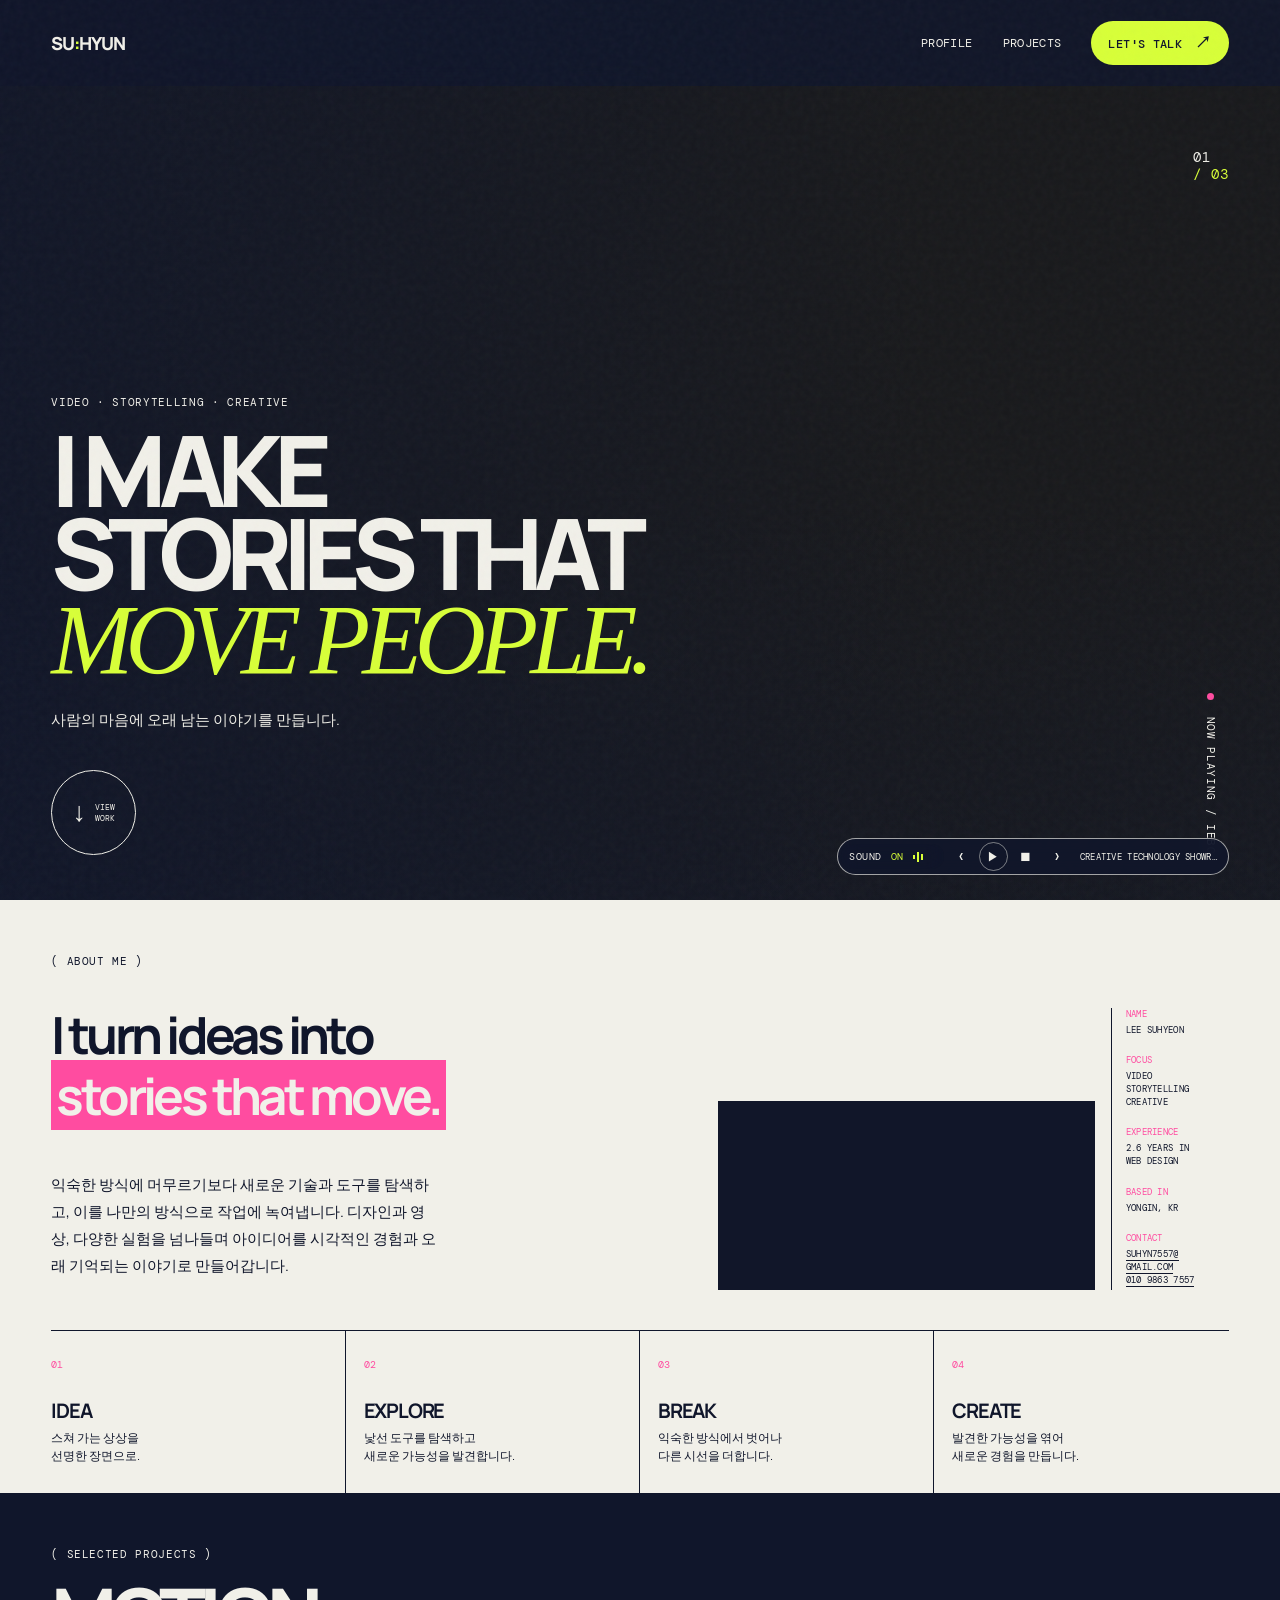
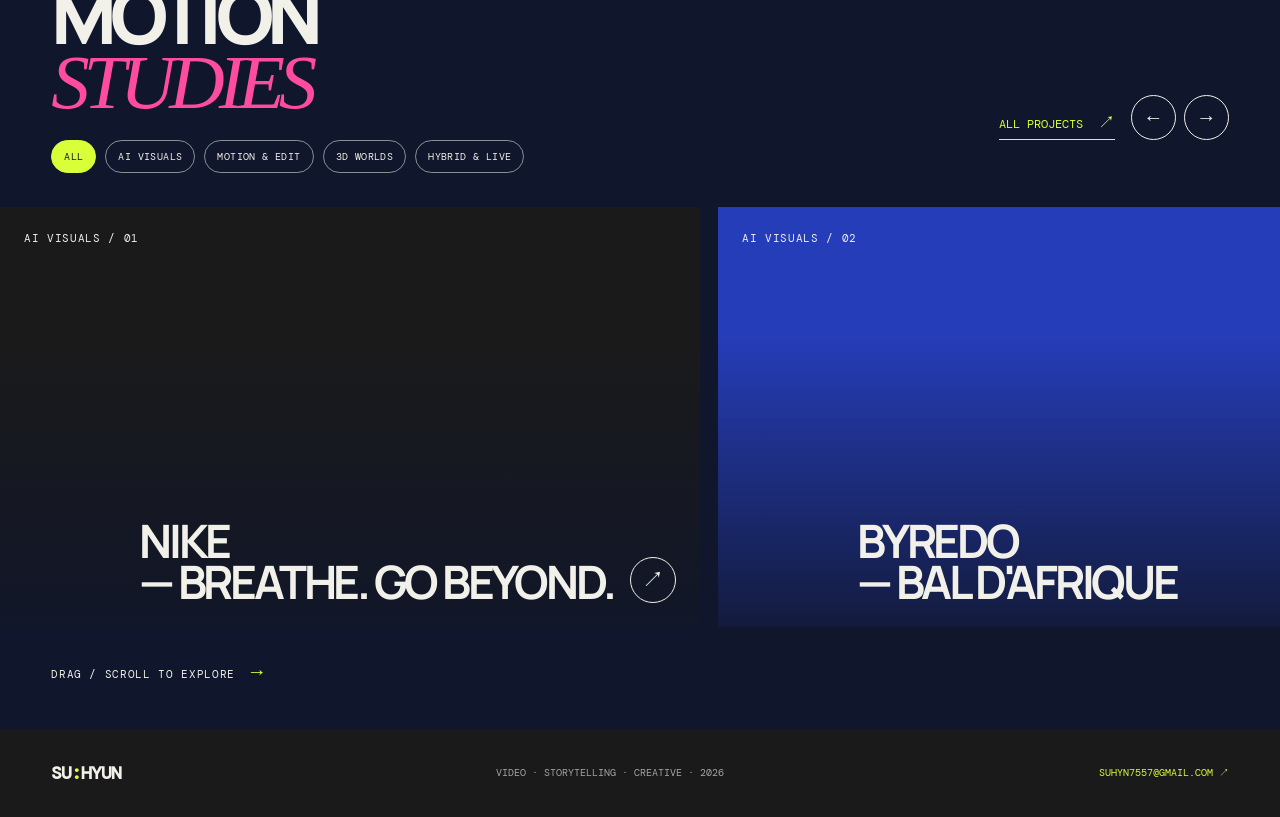
==== index.html @ 11c56d55 "Add files via upload" ====
<!doctype html>
<html lang="ko">
  <head>
    <meta charset="UTF-8" />
    <meta name="viewport" content="width=device-width, initial-scale=1.0" />
    <meta name="theme-color" content="#10162b" />
    <title>SUHYUN — AI Visual Artist</title>
    <link rel="preconnect" href="https://fonts.googleapis.com" />
    <link rel="preconnect" href="https://fonts.gstatic.com" crossorigin />
    <link href="https://fonts.googleapis.com/css2?family=DM+Mono:wght@400;500&family=Manrope:wght@400;500;600;700;800&display=swap" rel="stylesheet" />
    <link rel="stylesheet" href="styles.css" />
  </head>
  <body>
    <div class="noise" aria-hidden="true"></div>
    <header class="site-header">
      <a class="brand" href="#top" aria-label="SUHYUN 홈">SU<span>:</span>HYUN</a>
      <button class="menu-toggle" type="button" aria-label="메뉴 열기" aria-expanded="false"><i></i><i></i></button>
      <nav class="nav" aria-label="주 메뉴">
        <a href="#about">PROFILE</a>
        <a href="#projects">PROJECTS</a>
        <a class="nav-contact" href="#contact" data-open-contact>LET'S TALK <b>↗</b></a>
      </nav>
    </header>

    <main id="top">
      <section class="hero" aria-labelledby="hero-title">
        <div class="hero-video-wrap">
          <video class="hero-video" autoplay muted loop playsinline preload="metadata">
            <source src="assets/IEBC_수현최종.mp4" type="video/mp4" />
          </video>
          <div class="video-overlay"></div>
          <p class="video-label"><span></span> NOW PLAYING / IEBC</p>
        </div>
        <div class="hero-copy">
          <p class="eyebrow">VIDEO · STORYTELLING · CREATIVE</p>
          <h1 id="hero-title">I MAKE<br />STORIES THAT<br /><em>MOVE PEOPLE.</em></h1>
          <p class="hero-description">사람의 마음에 오래 남는 이야기를 만듭니다.</p>
          <a class="round-link" href="#projects" aria-label="프로젝트 보러가기">↓<span>VIEW<br />WORK</span></a>
        </div>
        <p class="hero-index">01<br /><span>/ 03</span></p>
      </section>

      <section class="manifesto" id="about" aria-labelledby="about-title">
        <div class="section-label">( ABOUT ME )</div>
        <div class="manifesto-grid">
          <div>
            <p class="intro">I turn ideas into<br /><mark>stories that move.</mark></p>
            <p class="body-copy">익숙한 방식에 머무르기보다 새로운 기술과 도구를 탐색하고, 이를 나만의 방식으로 작업에 녹여냅니다. 디자인과 영상, 다양한 실험을 넘나들며 아이디어를 시각적인 경험과 오래 기억되는 이야기로 만들어갑니다.</p>
          </div>
          <div class="profile-media">
            <video class="profile-video" autoplay muted loop playsinline preload="metadata">
              <source src="assets/magic-profile.mp4" type="video/mp4" />
            </video>
            <dl class="profile-info">
              <div><dt>NAME</dt><dd>LEE SUHYEON</dd></div>
              <div><dt>FOCUS</dt><dd>VIDEO<br />STORYTELLING<br />CREATIVE</dd></div>
              <div><dt>EXPERIENCE</dt><dd>2.6 YEARS IN<br />WEB DESIGN</dd></div>
              <div><dt>BASED IN</dt><dd>YONGIN, KR</dd></div>
              <div><dt>CONTACT</dt><dd><a href="mailto:suhyn7557@gmail.com">SUHYN7557@<br />GMAIL.COM</a><br /><a href="tel:+821098637557">010 9863 7557</a></dd></div>
            </dl>
          </div>
        </div>
        <div class="keywords" aria-label="작업 키워드">
          <article><b>01</b><h2>IDEA</h2><p>스쳐 가는 상상을<br />선명한 장면으로.</p></article>
          <article><b>02</b><h2>EXPLORE</h2><p>낯선 도구를 탐색하고<br />새로운 가능성을 발견합니다.</p></article>
          <article><b>03</b><h2>BREAK</h2><p>익숙한 방식에서 벗어나<br />다른 시선을 더합니다.</p></article>
          <article><b>04</b><h2>CREATE</h2><p>발견한 가능성을 엮어<br />새로운 경험을 만듭니다.</p></article>
        </div>
      </section>

      <section class="projects" id="projects" aria-labelledby="projects-title">
        <div class="projects-head">
          <div class="section-label">( SELECTED PROJECTS )</div>
          <h2 id="projects-title">MOTION<br /><em>STUDIES</em></h2>
          <a href="projects.html" class="text-link">ALL PROJECTS <span>↗</span></a>
          <div class="rail-controls" aria-label="프로젝트 슬라이드 제어">
            <button class="rail-control" type="button" data-direction="previous" aria-label="이전 프로젝트">←</button>
            <button class="rail-control" type="button" data-direction="next" aria-label="다음 프로젝트">→</button>
          </div>
        </div>
        <div class="project-tabs" role="tablist" aria-label="프로젝트 분류">
          <button class="is-active" type="button" role="tab" data-filter="all">ALL</button><button type="button" role="tab" data-filter="ai">AI VISUALS</button><button type="button" role="tab" data-filter="motion">MOTION &amp; EDIT</button><button type="button" role="tab" data-filter="3d">3D WORLDS</button><button type="button" role="tab" data-filter="hybrid">HYBRID &amp; LIVE</button>
        </div>
        <div class="project-rail" aria-label="프로젝트 슬라이드">
          <a class="project-card lime-card" data-category="ai" href="projects.html#nike"><video autoplay muted loop playsinline preload="metadata"><source src="assets/NIKE FILM (개인작품).mp4" type="video/mp4" /></video><div class="card-shade"></div><p>AI VISUALS / 01</p><h3>NIKE<br />— BREATHE. GO BEYOND.</h3><span class="arrow">↗</span></a>
          <a class="project-card navy-card" data-category="ai" href="projects.html#byredo"><video autoplay muted loop playsinline preload="metadata"><source src="assets/바이레도 발다프리크 AI 최종.mp4" type="video/mp4" /></video><div class="card-shade"></div><p>AI VISUALS / 02</p><h3>BYREDO<br />— BAL D'AFRIQUE</h3><span class="arrow">↗</span></a>
          <a class="project-card human-card" data-category="ai" href="projects.html#human"><video autoplay muted loop playsinline preload="metadata"><source src="assets/Human_최종.mp4" type="video/mp4" /></video><div class="card-shade"></div><p>AI VISUALS / 03</p><h3>HUMAN AI<br />— ERROR OR SELF?</h3><span class="arrow">↗</span></a>
          <a class="project-card" data-category="ai" href="projects.html#bacchus"><video autoplay muted loop playsinline preload="metadata"><source src="assets/박카스 제로 광고_0721(최종).mp4" type="video/mp4" /></video><div class="card-shade"></div><p>AI VISUALS / 04</p><h3>BACCHUS ZERO<br />— KEEP IT LIGHT.</h3><span class="arrow">↗</span></a>
          <a class="project-card" data-category="motion" href="projects.html#korail"><video autoplay muted loop playsinline preload="metadata"><source src="assets/코레일톡 리뉴얼 홍보영상(sound).mp4" type="video/mp4" /></video><div class="card-shade"></div><p>MOTION &amp; EDIT / 01</p><h3>KORAIL TALK<br />— RENEWAL</h3><span class="arrow">↗</span></a>
          <a class="project-card" data-category="motion" href="projects.html#fry"><video autoplay muted loop playsinline preload="metadata"><source src="assets/후라이의 꿈_이수현.mp4" type="video/mp4" /></video><div class="card-shade"></div><p>MOTION &amp; EDIT / 02</p><h3>FRY'S DREAM<br />— AKMU</h3><span class="arrow">↗</span></a>
          <a class="project-card pink-card namdo-card" data-category="motion" href="projects.html#namdo"><video autoplay muted loop playsinline preload="metadata"><source src="assets/남도홍보영상.mp4" type="video/mp4" /></video><div class="card-shade"></div><p>MOTION &amp; EDIT / 03</p><h3>NAMDO<br />— RHYTHM OF LAND</h3><span class="arrow">↗</span></a>
          <a class="project-card" data-category="3d" href="projects.html#gas"><video autoplay muted loop playsinline preload="metadata"><source src="assets/gas station모션 .mp4" type="video/mp4" /></video><div class="card-shade"></div><p>3D WORLDS / 01</p><h3>GAS STATION<br />— AFTER DARK</h3><span class="arrow">↗</span></a>
          <a class="project-card" data-category="3d" href="projects.html#mars"><video autoplay muted loop playsinline preload="metadata"><source src="assets/Mars factory_end.mp4" type="video/mp4" /></video><div class="card-shade"></div><p>3D WORLDS / 02</p><h3>MARS FACTORY<br />— RED SHIFT</h3><span class="arrow">↗</span></a>
          <a class="project-card" data-category="3d" href="projects.html#stranger"><video autoplay muted loop playsinline preload="metadata"><source src="assets/Stanger things_최종(이수현).mp4" type="video/mp4" /></video><div class="card-shade"></div><p>3D WORLDS / 03</p><h3>STRANGER THINGS<br />— HAWKINS LAB</h3><span class="arrow">↗</span></a>
          <a class="project-card" data-category="hybrid" href="projects.html#black"><video autoplay muted loop playsinline preload="metadata"><source src="assets/balck or white_이수현.mp4" type="video/mp4" /></video><div class="card-shade"></div><p>HYBRID &amp; LIVE / 01</p><h3>BLACK OR WHITE<br />— AUDIO VISUAL</h3><span class="arrow">↗</span></a>
          <a class="project-card" data-category="hybrid" href="projects.html#folkvillage"><video autoplay muted loop playsinline preload="metadata"><source src="assets/비하인드팀 민속촌.mp4" type="video/mp4" /></video><div class="card-shade"></div><p>HYBRID &amp; LIVE / 02</p><h3>FOLK VILLAGE<br />— AFTER DARK</h3><span class="arrow">↗</span></a>
          <a class="project-card" data-category="hybrid" href="projects.html#homeshopping"><video autoplay muted loop playsinline preload="metadata"><source src="assets/발을씻자 홈쇼핑 최종.mp4" type="video/mp4" /></video><div class="card-shade"></div><p>HYBRID &amp; LIVE / 03</p><h3>FOOT SHAMPOO<br />— HOME SHOPPING</h3><span class="arrow">↗</span></a>
        </div>
        <p class="scroll-hint">DRAG / SCROLL TO EXPLORE <span>→</span></p>
      </section>
    </main>
    <footer><a class="brand" href="#top">SU<span>:</span>HYUN</a><p>VIDEO · STORYTELLING · CREATIVE · 2026</p><a href="mailto:suhyn7557@gmail.com">SUHYN7557@GMAIL.COM ↗</a></footer>
    <div class="contact-modal" id="contact" aria-hidden="true">
      <button class="modal-backdrop" type="button" aria-label="문의창 닫기" data-close-contact></button>
      <section class="contact-dialog" role="dialog" aria-modal="true" aria-labelledby="contact-title">
        <button class="modal-close" type="button" aria-label="문의창 닫기" data-close-contact>×</button>
        <p class="eyebrow">( LET'S TALK )</p>
        <h2 id="contact-title">LET'S MAKE<br /><em>SOMETHING MOVE.</em></h2>
        <div class="contact-grid">
          <div class="direct-contact"><p>CONTACT DIRECTLY</p><a href="mailto:suhyn7557@gmail.com">SUHYN7557@GMAIL.COM</a><a href="tel:+821098637557">010 9863 7557</a><span>YONGIN, KR</span></div>
          <form class="contact-form" name="contact" method="POST" data-netlify="true" netlify-honeypot="bot-field">
            <input type="hidden" name="form-name" value="contact" />
            <p class="hidden-field"><label>DON'T FILL THIS OUT <input name="bot-field" /></label></p>
            <label>NAME<input required name="name" autocomplete="name" /></label>
            <label>EMAIL<input required type="email" name="email" autocomplete="email" /></label>
            <label>MESSAGE<textarea required name="message" rows="4" placeholder="Tell me about your project."></textarea></label>
            <button type="submit">SEND MESSAGE <span>↗</span></button>
            <p class="form-success" aria-live="polite" hidden>MESSAGE RECEIVED. THANK YOU!</p>
          </form>
        </div>
      </section>
    </div>
    <audio id="global-bgm" autoplay loop preload="metadata">
      <source src="music/pumpupthemind-creative-technology-showreel-241274.mp3" type="audio/mpeg" />
    </audio>
    <div class="sound-player" aria-label="배경음악 플레이어">
      <button class="sound-control" type="button" aria-pressed="true" aria-label="배경음악 끄기"><span>SOUND</span><strong data-sound-state>ON</strong><i class="sound-wave" aria-hidden="true"><b></b><b></b><b></b></i></button>
      <button class="bgm-button" type="button" data-bgm-previous aria-label="이전 곡">‹</button>
      <button class="bgm-button bgm-play" type="button" data-bgm-play aria-label="재생">▶</button>
      <button class="bgm-button" type="button" data-bgm-stop aria-label="정지">■</button>
      <button class="bgm-button" type="button" data-bgm-next aria-label="다음 곡">›</button>
      <span class="bgm-title" data-bgm-title title="">AMBIENT SCI-FI ELECTRONIC DREAMER</span>
    </div>
    <script src="script.js"></script>
  </body>
</html>
---- styles.css ----
:root{--navy:#10162b;--charcoal:#1a1a1a;--lime:#d8ff38;--pink:#ff4ca0;--cream:#f1f0e9;--mono:"DM Mono",monospace;--sans:"Manrope",sans-serif}*{box-sizing:border-box}html{scroll-behavior:smooth}body{margin:0;background:var(--navy);color:var(--cream);font-family:var(--sans);overflow-x:hidden}.noise{position:fixed;z-index:20;pointer-events:none;inset:0;opacity:.055;background-image:url("data:image/svg+xml,%3Csvg viewBox='0 0 180 180' xmlns='http://www.w3.org/2000/svg'%3E%3Cfilter id='n'%3E%3CfeTurbulence type='fractalNoise' baseFrequency='.8' numOctaves='4' stitchTiles='stitch'/%3E%3C/filter%3E%3Crect width='100%25' height='100%25' filter='url(%23n)' opacity='.6'/%3E%3C/svg%3E")}.site-header{height:86px;padding:0 4vw;position:absolute;top:0;left:0;right:0;z-index:10;display:flex;align-items:center;justify-content:space-between}.brand{font-size:18px;font-weight:800;letter-spacing:-1px;text-decoration:none;color:var(--cream)}.brand span{color:var(--lime)}.nav{display:flex;align-items:center;gap:30px;font:12px var(--mono);letter-spacing:.03em}.nav a,.back-link{color:var(--cream);text-decoration:none}.nav a:not(.nav-contact):hover,.back-link:hover{color:var(--lime)}.nav-contact{background:var(--lime);color:var(--navy)!important;border-radius:50px;padding:11px 17px;font-weight:500}.nav-contact b{font-size:16px;margin-left:6px}.menu-toggle{display:none}.hero{position:relative;min-height:100svh;padding:135px 4vw 5vh;display:grid;grid-template-columns:1.18fr .82fr;align-items:end;overflow:hidden}.hero-video-wrap{position:absolute;inset:0;background:var(--charcoal)}.hero-video{width:100%;height:100%;object-fit:cover;filter:saturate(.82) contrast(1.08)}.video-overlay{position:absolute;inset:0;background:linear-gradient(90deg,rgba(16,22,43,.8),rgba(16,22,43,.12) 72%),linear-gradient(0deg,rgba(16,22,43,.35),transparent 45%)}.hero-copy{position:relative;z-index:1;align-self:end}.eyebrow,.section-label,.video-label,.hero-index,.project-card p,.scroll-hint{font:11px var(--mono);letter-spacing:.06em}.hero h1,.projects h2,.project-detail h1{font-size:clamp(52px,7.7vw,125px);line-height:.84;letter-spacing:-.09em;margin:20px 0 25px;font-weight:800}.hero h1 em,.projects h2 em,.project-detail h1 em{font-family:Georgia,serif;font-weight:400;letter-spacing:-.08em;color:var(--lime)}.hero-description{max-width:300px;font-size:15px;line-height:1.7;margin:0 0 38px}.round-link{display:flex;align-items:center;justify-content:center;gap:9px;width:85px;height:85px;border:1px solid var(--cream);border-radius:50%;text-decoration:none;color:var(--cream);font:27px Georgia,serif;transition:.3s}.round-link span{font:8px var(--mono);line-height:1.35}.round-link:hover{background:var(--lime);border-color:var(--lime);color:var(--navy);transform:rotate(-12deg)}.video-label{position:absolute;bottom:5vh;right:4vw;z-index:1;writing-mode:vertical-rl}.video-label span{width:7px;height:7px;border-radius:50%;background:var(--pink);display:inline-block;margin:0 0 9px}.hero-index{position:absolute;right:4vw;top:135px;z-index:1;font-size:14px;line-height:1.2}.hero-index span{color:var(--lime)}.manifesto{background:var(--cream);color:var(--navy);padding:12vw 4vw 0}.section-label{color:inherit}.manifesto-grid{display:grid;grid-template-columns:1.05fr .95fr;gap:8vw;margin:8vw 0}.intro{font-size:clamp(31px,4vw,66px);line-height:.98;letter-spacing:-.07em;font-weight:700;margin:0 0 44px}.intro mark{background:var(--pink);color:var(--cream);padding:0 .1em}.body-copy{font-size:15px;line-height:1.8;max-width:390px}.profile-video{width:100%;aspect-ratio:4/3;object-fit:cover;background:var(--navy);filter:saturate(.9)}.keywords{display:grid;grid-template-columns:repeat(4,1fr);border-top:1px solid var(--navy)}.keywords article{padding:20px 15px 45px 0;min-height:190px;border-right:1px solid var(--navy)}.keywords article+article{padding-left:18px}.keywords article:last-child{border:0}.keywords b{font:10px var(--mono);color:var(--pink)}.keywords h2{font-size:20px;letter-spacing:-.06em;margin:35px 0 5px}.keywords p{font-size:12px;line-height:1.5;margin:0}.projects{padding:12vw 0 9vw;background:var(--navy);overflow:hidden}.projects-head{position:relative;padding:0 4vw 6vw}.projects h2{margin:22px 0 0}.projects h2 em{color:var(--pink)}.text-link{position:absolute;right:4vw;bottom:7vw;color:var(--lime);font:12px var(--mono);text-decoration:none;border-bottom:1px solid var(--lime);padding-bottom:5px}.text-link span{font-size:17px;margin-left:8px}.project-rail{display:flex;gap:18px;overflow-x:auto;padding:0 4vw 18px;scroll-snap-type:x mandatory;scrollbar-width:none;cursor:grab}.project-rail::-webkit-scrollbar{display:none}.project-rail.dragging{cursor:grabbing;user-select:none}.project-card{position:relative;display:flex;flex:none;width:min(70vw,850px);height:min(44vw,540px);padding:24px;color:var(--cream);overflow:hidden;text-decoration:none;scroll-snap-align:start;background:var(--charcoal)}.project-card video{position:absolute;inset:0;width:100%;height:100%;object-fit:cover}.card-shade{position:absolute;inset:0;background:linear-gradient(0deg,rgba(16,22,43,.88),transparent 70%)}.project-card p,.project-card h3,.project-card .arrow{position:relative;z-index:1}.project-card p{margin:0}.project-card h3{align-self:flex-end;margin:0;font-size:clamp(25px,3.6vw,55px);line-height:.9;letter-spacing:-.07em}.arrow{margin-left:auto;align-self:flex-end;border:1px solid currentColor;border-radius:50%;display:grid;place-items:center;width:46px;height:46px;font-size:22px;transition:.3s}.project-card:hover .arrow{background:var(--lime);color:var(--navy);border-color:var(--lime);transform:rotate(45deg)}.placeholder{align-items:stretch}.pink-card{background:var(--pink);color:var(--navy)}.navy-card{background:#263dba}.placeholder-art{font-size:clamp(40px,7vw,110px);font-weight:800;line-height:.78;letter-spacing:-.1em;position:absolute;right:-1vw;top:18%;text-align:right;opacity:.95}.scroll-hint{padding-left:4vw;margin:13px 0 0;color:var(--cream)}.scroll-hint span{color:var(--lime);font-size:20px;margin-left:8px}footer{background:var(--charcoal);padding:32px 4vw;display:flex;justify-content:space-between;align-items:center;font:10px var(--mono)}footer p{margin:0;color:#a4a4a4}footer>a:last-child{color:var(--lime);text-decoration:none}.projects-page{background:var(--navy)}.projects-page .site-header{position:relative}.back-link{font:11px var(--mono)}.project-detail{padding:10vw 4vw}.project-detail h1{margin:20px 0 7vw;font-size:clamp(45px,8vw,120px)}.project-detail h1 em{color:var(--pink)}.project-detail video{width:100%;max-height:75vh;background:#000;object-fit:contain}.detail-meta{display:grid;grid-template-columns:1fr 2fr 1fr;gap:4vw;padding-top:28px;font-size:13px;line-height:1.7}.detail-meta p{margin:0}.next-project{min-height:45vh;padding:8vw 4vw;background:var(--lime);color:var(--navy);display:flex;justify-content:space-between;align-items:end}.next-project p{font-size:clamp(36px,6vw,90px);font-weight:800;line-height:.82;letter-spacing:-.08em;margin:0}.next-project a{font:11px var(--mono);color:var(--navy)}
@media(max-width:700px){.site-header{height:70px;padding:0 20px}.menu-toggle{display:flex;z-index:12;flex-direction:column;gap:5px;background:transparent;border:0;padding:10px;cursor:pointer}.menu-toggle i{display:block;width:23px;height:2px;background:var(--cream)}.nav{display:none;position:fixed;inset:0;background:var(--navy);flex-direction:column;align-items:flex-start;justify-content:center;padding:30px;gap:24px;font-size:24px}.nav.is-open{display:flex}.nav-contact{font-size:12px}.hero{display:block;padding:116px 20px 28px;min-height:100svh}.video-overlay{background:linear-gradient(0deg,rgba(16,22,43,.9),rgba(16,22,43,.05) 80%)}.hero-copy{padding-top:39vh}.hero h1{font-size:clamp(50px,15vw,76px)}.hero-description{font-size:13px;margin-bottom:24px}.hero-index{right:20px;top:105px}.video-label{right:20px;bottom:29px}.manifesto{padding:80px 20px 0}.manifesto-grid{display:flex;flex-direction:column;gap:36px;margin:55px 0}.intro{font-size:42px;margin-bottom:25px}.body-copy{font-size:13px}.profile-video{aspect-ratio:1/1}.keywords{grid-template-columns:repeat(2,1fr)}.keywords article{min-height:155px;padding:15px 12px 28px 0;border-bottom:1px solid var(--navy)}.keywords article:nth-child(2n){padding-left:12px;border-right:0}.keywords h2{margin:25px 0 4px;font-size:18px}.projects{padding:80px 0 55px}.projects-head{padding:0 20px 50px}.projects h2{font-size:61px}.text-link{right:20px;bottom:57px}.project-rail{padding:0 20px 18px;gap:12px}.project-card{width:82vw;height:112vw;padding:16px}.project-card h3{font-size:30px}.placeholder-art{font-size:58px;top:25%}.scroll-hint{padding-left:20px;font-size:9px}footer{padding:24px 20px;flex-wrap:wrap;gap:20px}footer p{order:3;width:100%}.project-detail{padding:60px 20px}.project-detail h1{font-size:47px;margin:18px 0 38px}.detail-meta{display:flex;flex-direction:column;gap:20px;font-size:12px}.next-project{padding:40px 20px;min-height:35vh;flex-direction:column;align-items:flex-start;justify-content:center;gap:30px}.next-project p{font-size:52px}}
.profile-video{height:auto;aspect-ratio:auto;object-fit:contain}
@media(min-width:701px){.profile-video{width:78%;margin-left:auto}}
@media(max-width:700px){.profile-video{width:86%;margin:0 auto}}
.profile-media{display:grid;grid-template-columns:minmax(0,1fr) 118px;align-items:end;gap:16px}.profile-media .profile-video{width:100%;margin:0}.profile-info{margin:0;padding:0 0 3px 14px;border-left:1px solid var(--navy);font:9px/1.45 var(--mono);letter-spacing:.03em}.profile-info div{padding:0 0 17px}.profile-info div:last-child{padding-bottom:0}.profile-info dt{color:var(--pink);margin-bottom:3px}.profile-info dd{margin:0}.profile-info a{color:var(--navy);text-decoration:none;border-bottom:1px solid var(--navy)}.profile-info a:hover{color:var(--pink);border-color:var(--pink)}
@media(max-width:700px){.profile-media{grid-template-columns:minmax(0,1fr) 95px;gap:10px}.profile-info{padding-left:9px;font-size:8px}.profile-info div{padding-bottom:12px}}
.project-detail + .project-detail{border-top:1px solid rgba(241,240,233,.22)}
.rail-controls{position:absolute;right:4vw;top:50%;display:flex;gap:8px}.rail-control{width:45px;height:45px;border-radius:50%;border:1px solid var(--cream);background:transparent;color:var(--cream);font-size:20px;cursor:pointer;transition:.25s}.rail-control:hover{background:var(--lime);border-color:var(--lime);color:var(--navy);transform:scale(1.08)}.namdo-card{color:var(--navy)}.namdo-card .card-shade{background:linear-gradient(0deg,rgba(255,76,160,.9),rgba(255,76,160,.08) 72%)}.namdo-card:hover .arrow{background:var(--cream);border-color:var(--cream);color:var(--navy)}
@media(max-width:700px){.rail-controls{right:20px;top:76px}.rail-control{width:38px;height:38px;font-size:17px}}
.projects-head .text-link{right:calc(4vw + 114px);bottom:0}.projects-head .rail-controls{top:auto;bottom:0}
@media(max-width:700px){.projects-head .text-link{right:116px;bottom:0;font-size:10px}.projects-head .rail-controls{right:20px;top:auto;bottom:0}}
.project-rail{margin-top:34px}
@media(max-width:700px){.project-rail{margin-top:24px}}
@media(min-width:701px){.manifesto{padding-top:6vh}.manifesto-grid{margin:4vh 0;align-items:center}.keywords article{min-height:145px;padding-bottom:28px}.keywords h2{margin-top:24px}}
@media(min-width:701px){.projects{padding:6vh 0 5vh}.projects-head{padding-bottom:24px}.projects h2{font-size:clamp(50px,6vw,88px)}.project-card{width:min(58vw,700px);height:min(35vw,420px)}}
.intro{line-height:1.2}
@media(min-width:701px){html:has(.projects-page){scroll-snap-type:none}.projects-page .project-detail{padding:5vh 4vw 6vh}.projects-page .project-detail h1{margin-bottom:3vw}.projects-page .detail-meta{padding-top:18px}}
.modal-open{overflow:hidden}.contact-modal{position:fixed;z-index:30;inset:0;display:none;place-items:center;padding:24px}.contact-modal.is-open{display:grid}.modal-backdrop{position:absolute;inset:0;border:0;background:rgba(16,22,43,.78);backdrop-filter:blur(8px);cursor:pointer}.contact-dialog{position:relative;width:min(900px,100%);max-height:calc(100svh - 48px);overflow:auto;background:var(--cream);color:var(--navy);padding:54px 5vw 5vw;box-shadow:14px 14px 0 var(--pink)}.modal-close{position:absolute;right:22px;top:17px;width:34px;height:34px;border:1px solid var(--navy);border-radius:50%;background:transparent;color:var(--navy);font-size:25px;line-height:1;cursor:pointer}.modal-close:hover{background:var(--pink);border-color:var(--pink)}.contact-dialog h2{font-size:clamp(38px,5.2vw,76px);line-height:.88;letter-spacing:-.08em;margin:20px 0 48px}.contact-dialog h2 em{font-family:Georgia,serif;font-weight:400;color:var(--pink)}.contact-grid{display:grid;grid-template-columns:.75fr 1.25fr;gap:6vw}.direct-contact{font:10px/1.6 var(--mono);display:flex;flex-direction:column;gap:8px}.direct-contact p{color:var(--pink);margin:0 0 8px}.direct-contact a{color:var(--navy);text-decoration:none}.contact-form{display:grid;gap:18px}.contact-form label{display:grid;gap:6px;font:10px var(--mono);letter-spacing:.06em}.contact-form input,.contact-form textarea{width:100%;border:0;border-bottom:1px solid var(--navy);border-radius:0;background:transparent;padding:8px 0;color:var(--navy);font:15px var(--sans);outline:none;resize:vertical}.contact-form input:focus,.contact-form textarea:focus{border-color:var(--pink)}.contact-form button{justify-self:start;margin-top:8px;border:0;background:var(--navy);color:var(--cream);padding:14px 18px;font:11px var(--mono);cursor:pointer}.contact-form button:hover{background:var(--pink);color:var(--navy)}.contact-form button:disabled{opacity:.6;cursor:wait}.contact-form button span{font-size:16px;margin-left:8px}.hidden-field{display:none}.form-success{font:12px var(--mono);color:var(--pink);margin:10px 0 0}@media(max-width:700px){.contact-modal{padding:14px}.contact-dialog{padding:48px 24px 30px;box-shadow:8px 8px 0 var(--pink)}.contact-dialog h2{margin-bottom:34px}.contact-grid{grid-template-columns:1fr;gap:30px}.direct-contact{font-size:9px}.modal-close{right:14px;top:12px}}
.project-tabs{display:flex;gap:9px;overflow-x:auto;padding:0 4vw;scrollbar-width:none}.project-tabs::-webkit-scrollbar{display:none}.project-tabs button{flex:none;border:1px solid rgba(241,240,233,.55);border-radius:999px;background:transparent;color:var(--cream);padding:9px 12px;font:10px var(--mono);letter-spacing:.04em;cursor:pointer;transition:.2s}.project-tabs button:hover,.project-tabs button.is-active{background:var(--lime);border-color:var(--lime);color:var(--navy)}.project-card[hidden]{display:none}.detail-tabs{position:sticky;top:0;z-index:12;display:flex;gap:8px;overflow-x:auto;padding:16px 4vw;background:rgba(16,22,43,.96);border-bottom:1px solid rgba(241,240,233,.18);scrollbar-width:none}.detail-tabs::-webkit-scrollbar{display:none}.detail-tabs a{flex:none;color:var(--cream);text-decoration:none;border:1px solid rgba(241,240,233,.45);border-radius:999px;padding:8px 11px;font:10px var(--mono)}.detail-tabs a:hover{background:var(--lime);border-color:var(--lime);color:var(--navy)}.project-group{padding:9vh 4vw 2vh;background:var(--navy)}.group-label{margin:0;color:var(--lime);font-size:clamp(32px,5vw,72px);font-weight:800;line-height:.85;letter-spacing:-.08em}.contribution{display:grid;grid-template-columns:120px minmax(100px,340px) auto;gap:12px;align-items:center;margin-top:28px;padding-top:18px;border-top:1px solid rgba(241,240,233,.3);font:10px var(--mono);letter-spacing:.05em}.contribution>div{height:8px;background:rgba(241,240,233,.22)}.contribution i{display:block;width:var(--contribution);height:100%;background:var(--lime)}.contribution b{color:var(--lime);font-weight:400}.bonus-film{margin-top:48px;padding-top:24px;border-top:1px solid rgba(241,240,233,.3)}.bonus-film>p{font:11px/1.7 var(--mono);letter-spacing:.03em;margin:0 0 16px}.bonus-film video{width:min(650px,100%);max-height:60vh;background:#000;object-fit:contain}.bonus-film video+p{color:rgba(241,240,233,.72);max-width:650px;margin-top:12px}@media(max-width:700px){.project-tabs{padding-left:20px;padding-right:20px}.project-tabs button{font-size:9px}.detail-tabs{padding:12px 20px}.project-group{padding:70px 20px 15px}.group-label{font-size:40px}.contribution{grid-template-columns:90px minmax(80px,1fr) auto;margin-top:22px;font-size:9px}.bonus-film{margin-top:35px}}
.sound-control{position:fixed;right:4vw;bottom:25px;z-index:50;display:flex;align-items:center;gap:9px;border:1px solid rgba(241,240,233,.65);border-radius:999px;background:rgba(16,22,43,.84);backdrop-filter:blur(10px);color:var(--cream);padding:9px 12px;font:10px var(--mono);letter-spacing:.05em;cursor:pointer;transition:border-color .2s,background .2s}.sound-control:hover{border-color:var(--lime);background:var(--navy)}.sound-control strong{color:var(--lime);font:inherit;font-weight:400}.sound-wave{position:relative;display:flex;align-items:center;gap:2px;width:23px;height:12px}.sound-wave b{display:block;width:2px;height:4px;background:var(--lime);animation:sound-wave 950ms ease-in-out infinite alternate}.sound-wave b:nth-child(2){height:10px;animation-delay:-420ms}.sound-wave b:nth-child(3){height:6px;animation-delay:-710ms}.sound-control:not(.is-playing) .sound-wave b{animation-play-state:paused}.sound-control.is-off strong{color:var(--cream)}.sound-control.is-off .sound-wave b{display:none}.sound-control.is-off .sound-wave::after{content:'───';color:rgba(241,240,233,.7);font:8px var(--mono);letter-spacing:-2px}@keyframes sound-wave{from{transform:scaleY(.45)}to{transform:scaleY(1)}}@media(max-width:700px){.sound-control{right:14px;bottom:14px;padding:8px 10px;font-size:9px}}
.sound-player{position:fixed;right:4vw;bottom:25px;z-index:50;display:flex;align-items:center;max-width:calc(100vw - 32px);gap:3px;border:1px solid rgba(241,240,233,.65);border-radius:999px;background:rgba(16,22,43,.88);backdrop-filter:blur(10px);padding:3px}.sound-player .sound-control{position:static;right:auto;bottom:auto;border:0;background:transparent;padding:6px 8px}.sound-player .sound-control:hover{background:rgba(216,255,56,.12)}.bgm-button{width:29px;height:29px;border:0;border-radius:50%;background:transparent;color:var(--cream);font:17px/1 var(--mono);cursor:pointer}.bgm-button:hover{background:var(--lime);color:var(--navy)}.bgm-button.bgm-play{border:1px solid rgba(241,240,233,.48);font-size:12px}.bgm-title{display:block;max-width:150px;overflow:hidden;color:var(--cream);font:9px var(--mono);letter-spacing:.03em;text-overflow:ellipsis;white-space:nowrap;padding:0 8px 0 5px}@media(max-width:700px){.sound-player{right:14px;bottom:14px;gap:1px}.sound-player .sound-control{padding:6px}.sound-player .sound-control>span{display:none}.sound-player .sound-wave{width:18px}.bgm-button{width:27px;height:27px;font-size:15px}.bgm-title{max-width:82px;font-size:8px;padding-left:3px;padding-right:5px}}
.site-header{position:fixed;background:rgba(16,22,43,.88);backdrop-filter:blur(10px)}.projects-page .site-header{position:fixed}.projects-page main{padding-top:86px}@media(max-width:700px){.projects-page main{padding-top:70px}}
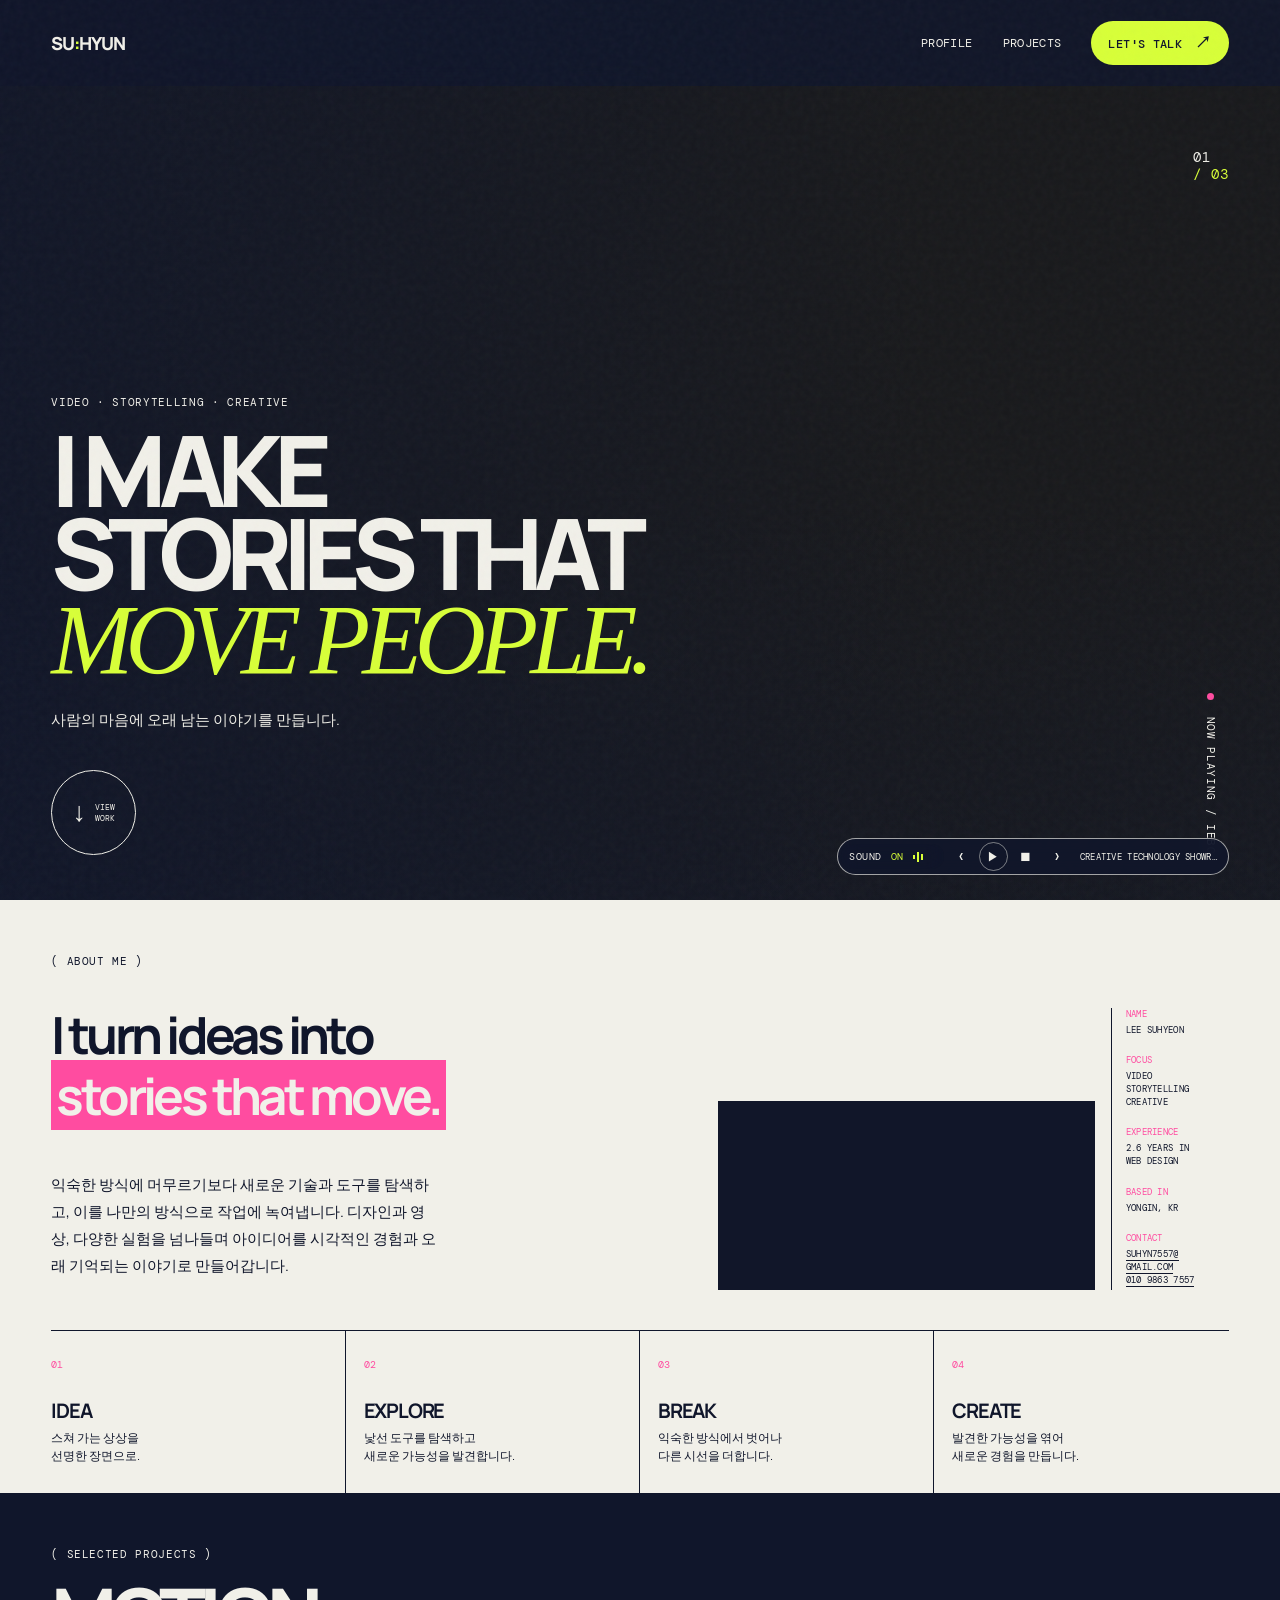
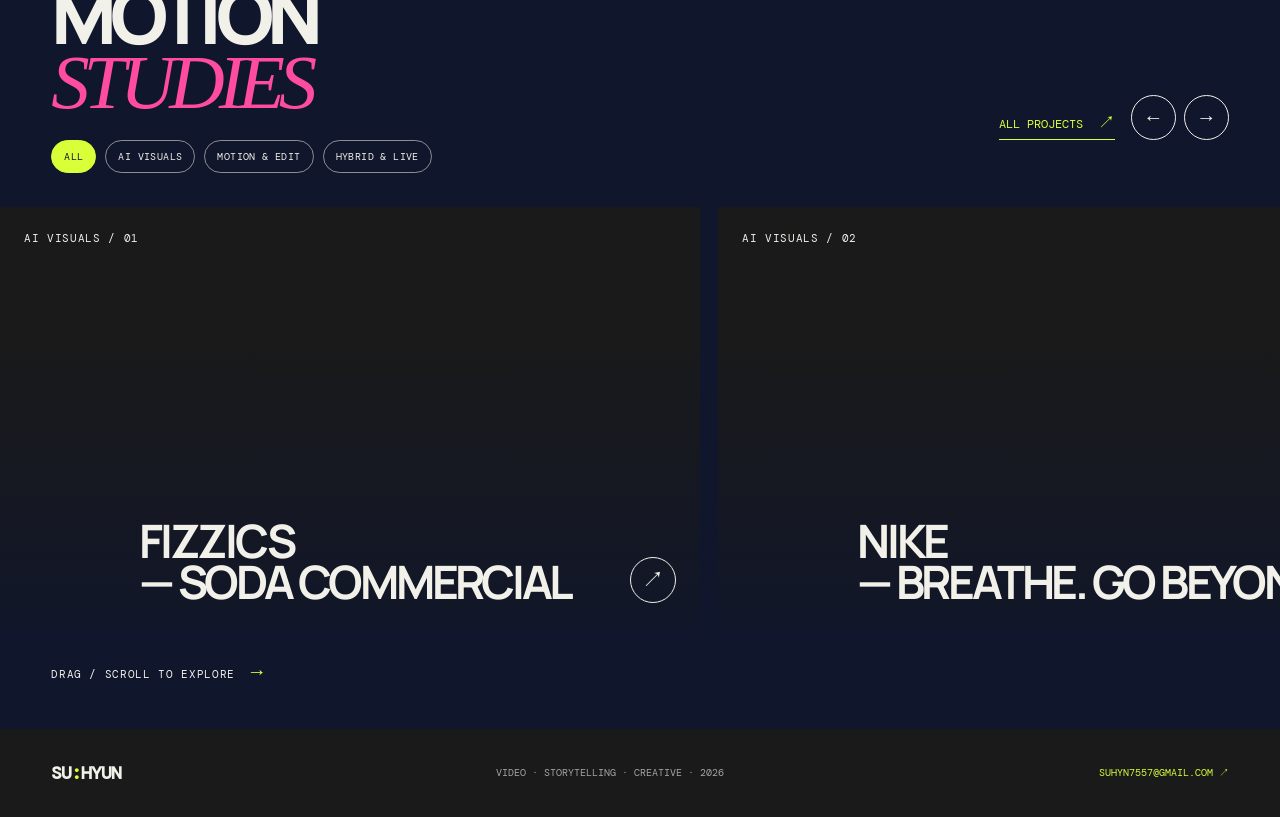
==== commit 89e75462: "fizzics 광고 영상 추가" ====
--- a/index.html
+++ b/index.html
@@ -26,7 +26,7 @@
       <section class="hero" aria-labelledby="hero-title">
         <div class="hero-video-wrap">
           <video class="hero-video" autoplay muted loop playsinline preload="metadata">
-            <source src="assets/IEBC_수현최종.mp4" type="video/mp4" />
+            <source src="IEBC_수현최종.mp4" type="video/mp4" />
           </video>
           <div class="video-overlay"></div>
           <p class="video-label"><span></span> NOW PLAYING / IEBC</p>
@@ -49,7 +49,7 @@
           </div>
           <div class="profile-media">
             <video class="profile-video" autoplay muted loop playsinline preload="metadata">
-              <source src="assets/magic-profile.mp4" type="video/mp4" />
+              <source src="magic-profile.mp4" type="video/mp4" />
             </video>
             <dl class="profile-info">
               <div><dt>NAME</dt><dd>LEE SUHYEON</dd></div>
@@ -78,28 +78,135 @@
             <button class="rail-control" type="button" data-direction="next" aria-label="다음 프로젝트">→</button>
           </div>
         </div>
+
         <div class="project-tabs" role="tablist" aria-label="프로젝트 분류">
-          <button class="is-active" type="button" role="tab" data-filter="all">ALL</button><button type="button" role="tab" data-filter="ai">AI VISUALS</button><button type="button" role="tab" data-filter="motion">MOTION &amp; EDIT</button><button type="button" role="tab" data-filter="3d">3D WORLDS</button><button type="button" role="tab" data-filter="hybrid">HYBRID &amp; LIVE</button>
-        </div>
+          <button class="is-active" type="button" role="tab" data-filter="all">ALL</button>
+          <button type="button" role="tab" data-filter="ai">AI VISUALS</button>
+          <button type="button" role="tab" data-filter="motion">MOTION &amp; EDIT</button>
+          <button type="button" role="tab" data-filter="hybrid">HYBRID &amp; LIVE</button>
+        </div>
+
         <div class="project-rail" aria-label="프로젝트 슬라이드">
-          <a class="project-card lime-card" data-category="ai" href="projects.html#nike"><video autoplay muted loop playsinline preload="metadata"><source src="assets/NIKE FILM (개인작품).mp4" type="video/mp4" /></video><div class="card-shade"></div><p>AI VISUALS / 01</p><h3>NIKE<br />— BREATHE. GO BEYOND.</h3><span class="arrow">↗</span></a>
-          <a class="project-card navy-card" data-category="ai" href="projects.html#byredo"><video autoplay muted loop playsinline preload="metadata"><source src="assets/바이레도 발다프리크 AI 최종.mp4" type="video/mp4" /></video><div class="card-shade"></div><p>AI VISUALS / 02</p><h3>BYREDO<br />— BAL D'AFRIQUE</h3><span class="arrow">↗</span></a>
-          <a class="project-card human-card" data-category="ai" href="projects.html#human"><video autoplay muted loop playsinline preload="metadata"><source src="assets/Human_최종.mp4" type="video/mp4" /></video><div class="card-shade"></div><p>AI VISUALS / 03</p><h3>HUMAN AI<br />— ERROR OR SELF?</h3><span class="arrow">↗</span></a>
-          <a class="project-card" data-category="ai" href="projects.html#bacchus"><video autoplay muted loop playsinline preload="metadata"><source src="assets/박카스 제로 광고_0721(최종).mp4" type="video/mp4" /></video><div class="card-shade"></div><p>AI VISUALS / 04</p><h3>BACCHUS ZERO<br />— KEEP IT LIGHT.</h3><span class="arrow">↗</span></a>
-          <a class="project-card" data-category="motion" href="projects.html#korail"><video autoplay muted loop playsinline preload="metadata"><source src="assets/코레일톡 리뉴얼 홍보영상(sound).mp4" type="video/mp4" /></video><div class="card-shade"></div><p>MOTION &amp; EDIT / 01</p><h3>KORAIL TALK<br />— RENEWAL</h3><span class="arrow">↗</span></a>
-          <a class="project-card" data-category="motion" href="projects.html#fry"><video autoplay muted loop playsinline preload="metadata"><source src="assets/후라이의 꿈_이수현.mp4" type="video/mp4" /></video><div class="card-shade"></div><p>MOTION &amp; EDIT / 02</p><h3>FRY'S DREAM<br />— AKMU</h3><span class="arrow">↗</span></a>
-          <a class="project-card pink-card namdo-card" data-category="motion" href="projects.html#namdo"><video autoplay muted loop playsinline preload="metadata"><source src="assets/남도홍보영상.mp4" type="video/mp4" /></video><div class="card-shade"></div><p>MOTION &amp; EDIT / 03</p><h3>NAMDO<br />— RHYTHM OF LAND</h3><span class="arrow">↗</span></a>
-          <a class="project-card" data-category="3d" href="projects.html#gas"><video autoplay muted loop playsinline preload="metadata"><source src="assets/gas station모션 .mp4" type="video/mp4" /></video><div class="card-shade"></div><p>3D WORLDS / 01</p><h3>GAS STATION<br />— AFTER DARK</h3><span class="arrow">↗</span></a>
-          <a class="project-card" data-category="3d" href="projects.html#mars"><video autoplay muted loop playsinline preload="metadata"><source src="assets/Mars factory_end.mp4" type="video/mp4" /></video><div class="card-shade"></div><p>3D WORLDS / 02</p><h3>MARS FACTORY<br />— RED SHIFT</h3><span class="arrow">↗</span></a>
-          <a class="project-card" data-category="3d" href="projects.html#stranger"><video autoplay muted loop playsinline preload="metadata"><source src="assets/Stanger things_최종(이수현).mp4" type="video/mp4" /></video><div class="card-shade"></div><p>3D WORLDS / 03</p><h3>STRANGER THINGS<br />— HAWKINS LAB</h3><span class="arrow">↗</span></a>
-          <a class="project-card" data-category="hybrid" href="projects.html#black"><video autoplay muted loop playsinline preload="metadata"><source src="assets/balck or white_이수현.mp4" type="video/mp4" /></video><div class="card-shade"></div><p>HYBRID &amp; LIVE / 01</p><h3>BLACK OR WHITE<br />— AUDIO VISUAL</h3><span class="arrow">↗</span></a>
-          <a class="project-card" data-category="hybrid" href="projects.html#folkvillage"><video autoplay muted loop playsinline preload="metadata"><source src="assets/비하인드팀 민속촌.mp4" type="video/mp4" /></video><div class="card-shade"></div><p>HYBRID &amp; LIVE / 02</p><h3>FOLK VILLAGE<br />— AFTER DARK</h3><span class="arrow">↗</span></a>
-          <a class="project-card" data-category="hybrid" href="projects.html#homeshopping"><video autoplay muted loop playsinline preload="metadata"><source src="assets/발을씻자 홈쇼핑 최종.mp4" type="video/mp4" /></video><div class="card-shade"></div><p>HYBRID &amp; LIVE / 03</p><h3>FOOT SHAMPOO<br />— HOME SHOPPING</h3><span class="arrow">↗</span></a>
+          <a class="project-card lime-card" data-category="ai" href="projects.html#fizzics">
+            <video autoplay muted loop playsinline preload="metadata">
+              <source src="fizzics 탄산광고(25).mp4" type="video/mp4" />
+            </video>
+            <div class="card-shade"></div>
+            <p>AI VISUALS / 01</p>
+            <h3>FIZZICS<br />— SODA COMMERCIAL</h3>
+            <span class="arrow">↗</span>
+          </a>
+
+          <a class="project-card lime-card" data-category="ai" href="projects.html#nike">
+            <video autoplay muted loop playsinline preload="metadata">
+              <source src="나이키 광고 최종.mp4" type="video/mp4" />
+            </video>
+            <div class="card-shade"></div>
+            <p>AI VISUALS / 02</p>
+            <h3>NIKE<br />— BREATHE. GO BEYOND.</h3>
+            <span class="arrow">↗</span>
+          </a>
+
+          <a class="project-card navy-card" data-category="ai" href="projects.html#byredo">
+            <video autoplay muted loop playsinline preload="metadata">
+              <source src="바이레도 발다프리크 AI 최종.mp4" type="video/mp4" />
+            </video>
+            <div class="card-shade"></div>
+            <p>AI VISUALS / 03</p>
+            <h3>BYREDO<br />— BAL D'AFRIQUE</h3>
+            <span class="arrow">↗</span>
+          </a>
+
+          <a class="project-card human-card" data-category="ai" href="projects.html#human">
+            <video autoplay muted loop playsinline preload="metadata">
+              <source src="Human최종.mp4" type="video/mp4" />
+            </video>
+            <div class="card-shade"></div>
+            <p>AI VISUALS / 04</p>
+            <h3>HUMAN AI<br />— ERROR OR SELF?</h3>
+            <span class="arrow">↗</span>
+          </a>
+
+          <a class="project-card" data-category="ai" href="projects.html#bacchus">
+            <video autoplay muted loop playsinline preload="metadata">
+              <source src="박카스 제로 광고_0721(최종).mp4" type="video/mp4" />
+            </video>
+            <div class="card-shade"></div>
+            <p>AI VISUALS / 05</p>
+            <h3>BACCHUS ZERO<br />— KEEP IT LIGHT.</h3>
+            <span class="arrow">↗</span>
+          </a>
+
+          <a class="project-card" data-category="motion" href="projects.html#korail">
+            <video autoplay muted loop playsinline preload="metadata">
+              <source src="코레일톡 리뉴얼 홍보영상(sound).mp4" type="video/mp4" />
+            </video>
+            <div class="card-shade"></div>
+            <p>MOTION &amp; EDIT / 01</p>
+            <h3>KORAIL TALK<br />— RENEWAL</h3>
+            <span class="arrow">↗</span>
+          </a>
+
+          <a class="project-card" data-category="motion" href="projects.html#fry">
+            <video autoplay muted loop playsinline preload="metadata">
+              <source src="후라이의 꿈_이수현.mp4" type="video/mp4" />
+            </video>
+            <div class="card-shade"></div>
+            <p>MOTION &amp; EDIT / 02</p>
+            <h3>FRY'S DREAM<br />— AKMU</h3>
+            <span class="arrow">↗</span>
+          </a>
+
+          <a class="project-card pink-card namdo-card" data-category="motion" href="projects.html#namdo">
+            <video autoplay muted loop playsinline preload="metadata">
+              <source src="남도홍보영상.mp4" type="video/mp4" />
+            </video>
+            <div class="card-shade"></div>
+            <p>MOTION &amp; EDIT / 03</p>
+            <h3>NAMDO<br />— RHYTHM OF LAND</h3>
+            <span class="arrow">↗</span>
+          </a>
+
+          <a class="project-card" data-category="hybrid" href="projects.html#black">
+            <video autoplay muted loop playsinline preload="metadata">
+              <source src="balck or white_이수현.mp4" type="video/mp4" />
+            </video>
+            <div class="card-shade"></div>
+            <p>HYBRID &amp; LIVE / 01</p>
+            <h3>BLACK OR WHITE<br />— AUDIO VISUAL</h3>
+            <span class="arrow">↗</span>
+          </a>
+
+          <a class="project-card" data-category="hybrid" href="projects.html#folkvillage">
+            <video autoplay muted loop playsinline preload="metadata">
+              <source src="비하인드팀 민속촌.mp4" type="video/mp4" />
+            </video>
+            <div class="card-shade"></div>
+            <p>HYBRID &amp; LIVE / 02</p>
+            <h3>FOLK VILLAGE<br />— AFTER DARK</h3>
+            <span class="arrow">↗</span>
+          </a>
+
+          <a class="project-card" data-category="hybrid" href="projects.html#homeshopping">
+            <video autoplay muted loop playsinline preload="metadata">
+              <source src="발을씻자 홈쇼핑 최종.mp4" type="video/mp4" />
+            </video>
+            <div class="card-shade"></div>
+            <p>HYBRID &amp; LIVE / 03</p>
+            <h3>FOOT SHAMPOO<br />— HOME SHOPPING</h3>
+            <span class="arrow">↗</span>
+          </a>
         </div>
         <p class="scroll-hint">DRAG / SCROLL TO EXPLORE <span>→</span></p>
       </section>
     </main>
-    <footer><a class="brand" href="#top">SU<span>:</span>HYUN</a><p>VIDEO · STORYTELLING · CREATIVE · 2026</p><a href="mailto:suhyn7557@gmail.com">SUHYN7557@GMAIL.COM ↗</a></footer>
+
+    <footer>
+      <a class="brand" href="#top">SU<span>:</span>HYUN</a>
+      <p>VIDEO · STORYTELLING · CREATIVE · 2026</p>
+      <a href="mailto:suhyn7557@gmail.com">SUHYN7557@GMAIL.COM ↗</a>
+    </footer>
+
     <div class="contact-modal" id="contact" aria-hidden="true">
       <button class="modal-backdrop" type="button" aria-label="문의창 닫기" data-close-contact></button>
       <section class="contact-dialog" role="dialog" aria-modal="true" aria-labelledby="contact-title">
@@ -107,7 +214,12 @@
         <p class="eyebrow">( LET'S TALK )</p>
         <h2 id="contact-title">LET'S MAKE<br /><em>SOMETHING MOVE.</em></h2>
         <div class="contact-grid">
-          <div class="direct-contact"><p>CONTACT DIRECTLY</p><a href="mailto:suhyn7557@gmail.com">SUHYN7557@GMAIL.COM</a><a href="tel:+821098637557">010 9863 7557</a><span>YONGIN, KR</span></div>
+          <div class="direct-contact">
+            <p>CONTACT DIRECTLY</p>
+            <a href="mailto:suhyn7557@gmail.com">SUHYN7557@GMAIL.COM</a>
+            <a href="tel:+821098637557">010 9863 7557</a>
+            <span>YONGIN, KR</span>
+          </div>
           <form class="contact-form" name="contact" method="POST" data-netlify="true" netlify-honeypot="bot-field">
             <input type="hidden" name="form-name" value="contact" />
             <p class="hidden-field"><label>DON'T FILL THIS OUT <input name="bot-field" /></label></p>
@@ -120,17 +232,24 @@
         </div>
       </section>
     </div>
+
     <audio id="global-bgm" autoplay loop preload="metadata">
-      <source src="music/pumpupthemind-creative-technology-showreel-241274.mp3" type="audio/mpeg" />
+      <source src="pumpupthemind-creative-technology-showreel-241274.mp3" type="audio/mpeg" />
     </audio>
+
     <div class="sound-player" aria-label="배경음악 플레이어">
-      <button class="sound-control" type="button" aria-pressed="true" aria-label="배경음악 끄기"><span>SOUND</span><strong data-sound-state>ON</strong><i class="sound-wave" aria-hidden="true"><b></b><b></b><b></b></i></button>
+      <button class="sound-control" type="button" aria-pressed="true" aria-label="배경음악 끄기">
+        <span>SOUND</span>
+        <strong data-sound-state>ON</strong>
+        <i class="sound-wave" aria-hidden="true"><b></b><b></b><b></b></i>
+      </button>
       <button class="bgm-button" type="button" data-bgm-previous aria-label="이전 곡">‹</button>
       <button class="bgm-button bgm-play" type="button" data-bgm-play aria-label="재생">▶</button>
       <button class="bgm-button" type="button" data-bgm-stop aria-label="정지">■</button>
       <button class="bgm-button" type="button" data-bgm-next aria-label="다음 곡">›</button>
       <span class="bgm-title" data-bgm-title title="">AMBIENT SCI-FI ELECTRONIC DREAMER</span>
     </div>
+
     <script src="script.js"></script>
   </body>
 </html>
